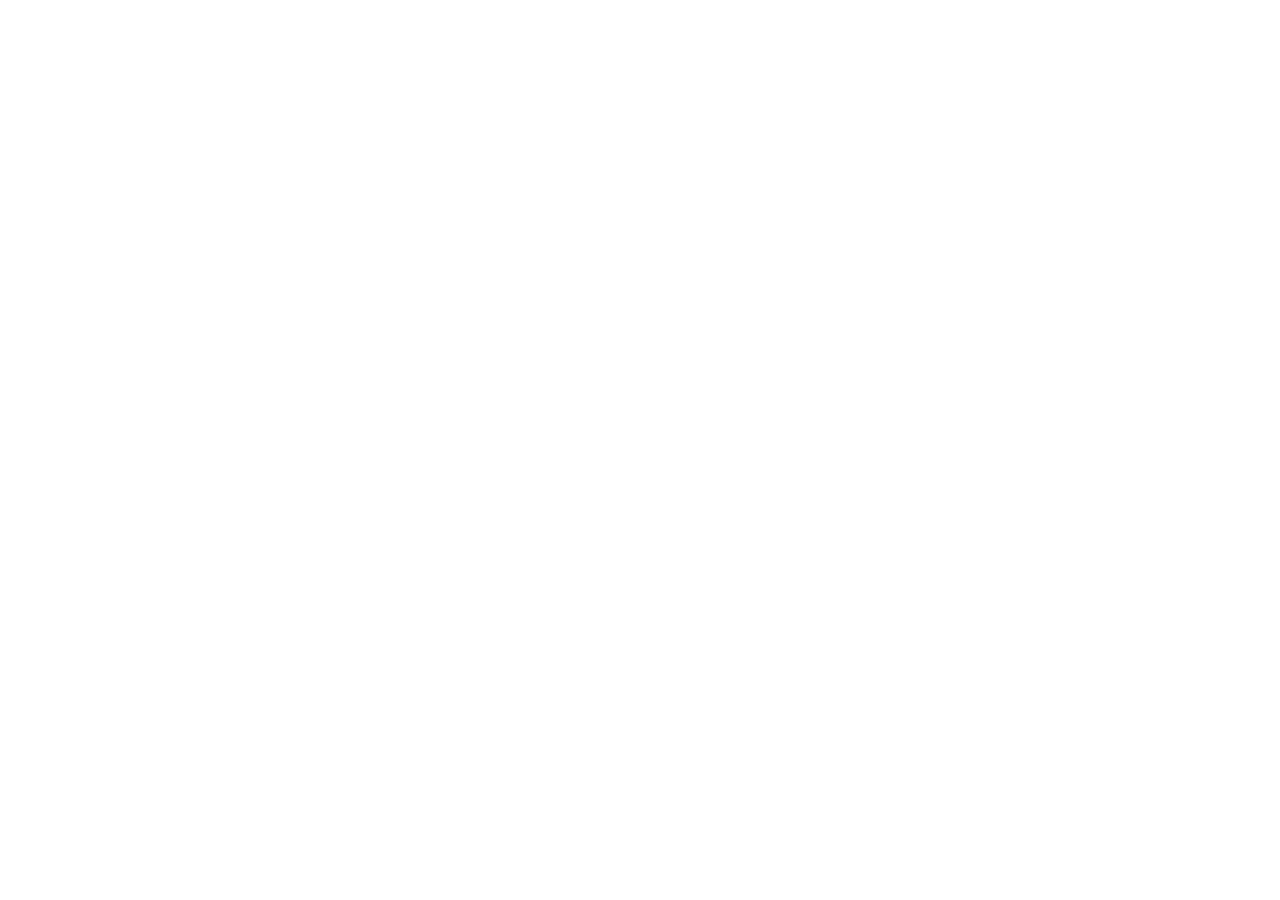
==== index.html @ 16f9d833 "First commit - Estrutura Inicial" ====
<!DOCTYPE html>
<html lang="en">
<head>
    <meta charset="UTF-8">
    <meta name="viewport" content="width=device-width, initial-scale=1.0">
    <title>Meu Portifólio</title>
</head>
<body>
    
</body>
</html>
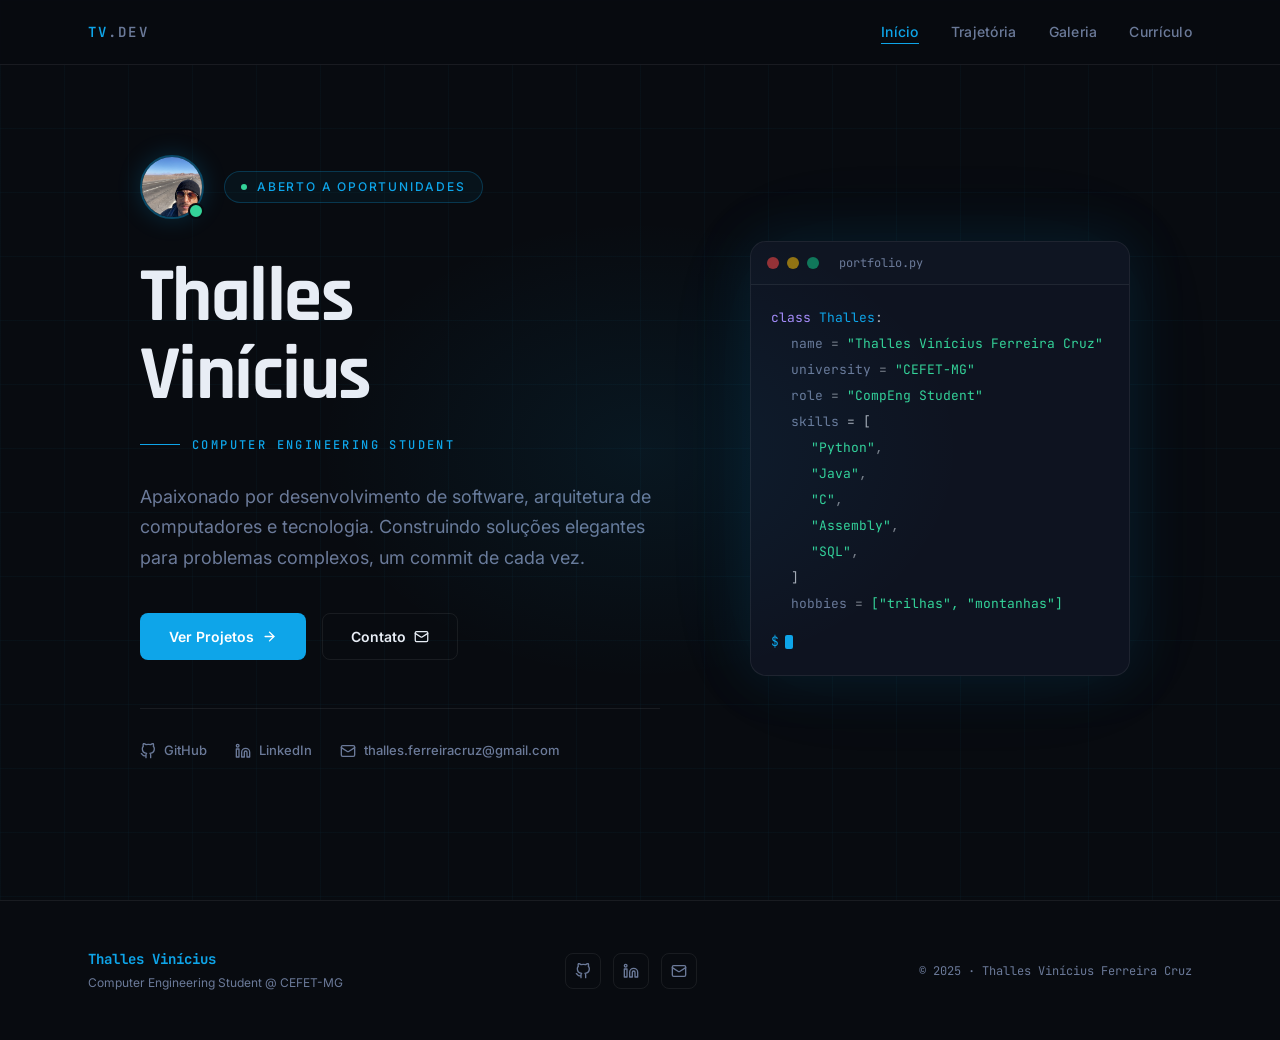
==== commit 59ad8720: "feat: adiciona paginas de galeria,historia,curriculo e estilização css" ====
--- a/index.html
+++ b/index.html
@@ -1,11 +1,195 @@
 <!DOCTYPE html>
-<html lang="en">
+<html lang="pt-BR">
 <head>
-    <meta charset="UTF-8">
-    <meta name="viewport" content="width=device-width, initial-scale=1.0">
-    <title>Meu Portifólio</title>
+  <meta charset="UTF-8" />
+  <meta name="viewport" content="width=device-width, initial-scale=1.0" />
+  <title>Thalles Vinícius — Computer Engineering Student</title>
+  <link rel="stylesheet" href="style.css" />
 </head>
 <body>
-    
+
+  <!-- ===================== NAVBAR ===================== -->
+  <nav class="navbar">
+    <div class="container">
+      <a href="index.html" class="logo">
+        <span class="logo-primary">TV</span><span class="logo-muted">.dev</span>
+      </a>
+
+      <!-- Menu para telas grandes -->
+      <div class="nav-links">
+        <a href="index.html" class="active">Início</a>
+        <a href="historia.html">Trajetória</a>
+        <a href="galeria.html">Galeria</a>
+        <a href="curriculo.html">Currículo</a>
+      </div>
+
+      <!-- Botão hambúrguer (aparece só no celular) -->
+      <button class="nav-toggle" aria-label="Abrir menu">
+        <svg viewBox="0 0 24 24" fill="none" stroke="currentColor" stroke-width="2" stroke-linecap="round" stroke-linejoin="round">
+          <line x1="4" y1="6" x2="20" y2="6"></line>
+          <line x1="4" y1="12" x2="20" y2="12"></line>
+          <line x1="4" y1="18" x2="20" y2="18"></line>
+        </svg>
+      </button>
+    </div>
+
+    <!-- Menu para celular (escondido por padrão, o script.js mostra ao clicar) -->
+    <div class="nav-mobile">
+      <div class="container">
+        <a href="index.html" class="active">Início</a>
+        <a href="historia.html">Trajetória</a>
+        <a href="galeria.html">Galeria</a>
+        <a href="curriculo.html">Currículo</a>
+      </div>
+    </div>
+  </nav>
+
+  <!-- ===================== HERO ===================== -->
+  <section class="hero">
+    <div class="container">
+
+      <!-- Coluna da esquerda: texto de apresentação -->
+      <div>
+        <div class="hero-profile">
+          <div class="avatar-wrap">
+            <div class="avatar">
+              <img src="img/perfil.jpg" alt="Foto de Thalles Vinícius" />
+            </div>
+            <span class="avatar-status"></span>
+          </div>
+
+          <div class="badge">
+            <span class="badge-dot"></span>
+            <span>Aberto a oportunidades</span>
+          </div>
+        </div>
+
+        <h1>
+          Thalles<br />
+          Vinícius
+        </h1>
+
+        <div class="hero-divider">
+          <span class="line"></span>
+          <span class="role">Computer Engineering Student</span>
+        </div>
+
+        <p class="lead">
+          Apaixonado por desenvolvimento de software, arquitetura de computadores e
+          tecnologia. Construindo soluções elegantes para problemas complexos, um
+          commit de cada vez.
+        </p>
+
+        <div class="hero-buttons">
+          <a href="curriculo.html" class="btn btn-primary">
+            Ver Projetos
+            <svg viewBox="0 0 24 24" fill="none" stroke="currentColor" stroke-width="2.2" stroke-linecap="round" stroke-linejoin="round">
+              <line x1="5" y1="12" x2="19" y2="12"></line>
+              <polyline points="12 5 19 12 12 19"></polyline>
+            </svg>
+          </a>
+          <a href="mailto:thalles.ferreiracruz@gmail.com" class="btn btn-outline">
+            Contato
+            <svg viewBox="0 0 24 24" fill="none" stroke="currentColor" stroke-width="2" stroke-linecap="round" stroke-linejoin="round">
+              <rect x="2" y="4" width="20" height="16" rx="2"></rect>
+              <path d="M22 7L13.03 12.7a2 2 0 0 1-2.06 0L2 7"></path>
+            </svg>
+          </a>
+        </div>
+
+        <div class="hero-social">
+          <a href="https://github.com/futurodevthalles" target="_blank" rel="noopener noreferrer" class="social-link">
+            <svg viewBox="0 0 24 24" fill="none" stroke="currentColor" stroke-width="2" stroke-linecap="round" stroke-linejoin="round">
+              <path d="M9 19c-5 1.5-5-2.5-7-3m14 6v-3.87a3.37 3.37 0 0 0-.94-2.61c3.14-.35 6.44-1.54 6.44-7A5.44 5.44 0 0 0 20 4.77 5.07 5.07 0 0 0 19.91 1S18.73.65 16 2.48a13.38 13.38 0 0 0-7 0C6.27.65 5.09 1 5.09 1A5.07 5.07 0 0 0 5 4.77a5.44 5.44 0 0 0-1.5 3.78c0 5.42 3.3 6.61 6.44 7A3.37 3.37 0 0 0 9 18.13V22"></path>
+            </svg>
+            <span>GitHub</span>
+          </a>
+          <a href="https://linkedin.com" target="_blank" rel="noopener noreferrer" class="social-link">
+            <svg viewBox="0 0 24 24" fill="none" stroke="currentColor" stroke-width="2" stroke-linecap="round" stroke-linejoin="round">
+              <path d="M16 8a6 6 0 0 1 6 6v7h-4v-7a2 2 0 0 0-2-2 2 2 0 0 0-2 2v7h-4v-7a6 6 0 0 1 6-6z"></path>
+              <rect x="2" y="9" width="4" height="12"></rect>
+              <circle cx="4" cy="4" r="2"></circle>
+            </svg>
+            <span>LinkedIn</span>
+          </a>
+          <a href="mailto:thalles@email.com" class="social-link">
+            <svg viewBox="0 0 24 24" fill="none" stroke="currentColor" stroke-width="2" stroke-linecap="round" stroke-linejoin="round">
+              <rect x="2" y="4" width="20" height="16" rx="2"></rect>
+              <path d="M22 7L13.03 12.7a2 2 0 0 1-2.06 0L2 7"></path>
+            </svg>
+            <span>thalles.ferreiracruz@gmail.com</span>
+          </a>
+        </div>
+      </div>
+
+      <!-- Coluna da direita: cartão estilo "terminal" -->
+      <div class="terminal-wrap">
+        <div class="terminal">
+          <div class="terminal-bar">
+            <span class="terminal-dot red"></span>
+            <span class="terminal-dot yellow"></span>
+            <span class="terminal-dot green"></span>
+            <span class="terminal-filename">portfolio.py</span>
+          </div>
+          <div class="terminal-body">
+            <div>
+              <span class="tk-keyword">class </span><span class="tk-class">Thalles</span><span class="tk-punct">:</span>
+            </div>
+            <div class="indent"><span class="tk-attr">name</span><span class="tk-eq"> = </span><span class="tk-string">"Thalles Vinícius Ferreira Cruz"</span></div>
+            <div class="indent"><span class="tk-attr">university</span><span class="tk-eq"> = </span><span class="tk-string">"CEFET-MG"</span></div>
+            <div class="indent"><span class="tk-attr">role</span><span class="tk-eq"> = </span><span class="tk-string">"CompEng Student"</span></div>
+            <div class="indent"><span class="tk-attr">skills</span><span class="tk-punct"> = [</span></div>
+            <div class="indent-2"><span class="tk-string">"Python"</span><span class="tk-eq">,</span></div>
+            <div class="indent-2"><span class="tk-string">"Java"</span><span class="tk-eq">,</span></div>
+            <div class="indent-2"><span class="tk-string">"C"</span><span class="tk-eq">,</span></div>
+            <div class="indent-2"><span class="tk-string">"Assembly"</span><span class="tk-eq">,</span></div>
+            <div class="indent-2"><span class="tk-string">"SQL"</span><span class="tk-eq">,</span></div>
+            <div class="indent"><span class="tk-punct">]</span></div>
+            <div class="indent"><span class="tk-attr">hobbies</span><span class="tk-eq"> = </span><span class="tk-string">["trilhas", "montanhas"]</span></div>
+            <div class="terminal-cursor">
+              <span class="prompt">$</span>
+              <span class="blink"></span>
+            </div>
+          </div>
+        </div>
+      </div>
+
+    </div>
+  </section>
+
+  <!-- ===================== FOOTER ===================== -->
+  <footer class="footer">
+    <div class="container">
+      <div>
+        <div class="footer-name">Thalles Vinícius</div>
+        <div class="footer-role">Computer Engineering Student @ CEFET-MG</div>
+      </div>
+
+      <div class="footer-social">
+        <a href="https://github.com/futurodevthalles" target="_blank" rel="noopener noreferrer" aria-label="GitHub">
+          <svg viewBox="0 0 24 24" fill="none" stroke="currentColor" stroke-width="2" stroke-linecap="round" stroke-linejoin="round">
+            <path d="M9 19c-5 1.5-5-2.5-7-3m14 6v-3.87a3.37 3.37 0 0 0-.94-2.61c3.14-.35 6.44-1.54 6.44-7A5.44 5.44 0 0 0 20 4.77 5.07 5.07 0 0 0 19.91 1S18.73.65 16 2.48a13.38 13.38 0 0 0-7 0C6.27.65 5.09 1 5.09 1A5.07 5.07 0 0 0 5 4.77a5.44 5.44 0 0 0-1.5 3.78c0 5.42 3.3 6.61 6.44 7A3.37 3.37 0 0 0 9 18.13V22"></path>
+          </svg>
+        </a>
+        <a href="https://linkedin.com" target="_blank" rel="noopener noreferrer" aria-label="LinkedIn">
+          <svg viewBox="0 0 24 24" fill="none" stroke="currentColor" stroke-width="2" stroke-linecap="round" stroke-linejoin="round">
+            <path d="M16 8a6 6 0 0 1 6 6v7h-4v-7a2 2 0 0 0-2-2 2 2 0 0 0-2 2v7h-4v-7a6 6 0 0 1 6-6z"></path>
+            <rect x="2" y="9" width="4" height="12"></rect>
+            <circle cx="4" cy="4" r="2"></circle>
+          </svg>
+        </a>
+        <a href="mailto:thalles.ferreiracruz@gmail.com" aria-label="E-mail">
+          <svg viewBox="0 0 24 24" fill="none" stroke="currentColor" stroke-width="2" stroke-linecap="round" stroke-linejoin="round">
+            <rect x="2" y="4" width="20" height="16" rx="2"></rect>
+            <path d="M22 7L13.03 12.7a2 2 0 0 1-2.06 0L2 7"></path>
+          </svg>
+        </a>
+      </div>
+
+      <div class="footer-copy">© 2025 · Thalles Vinícius Ferreira Cruz</div>
+    </div>
+  </footer>
+
+  <script src="script.js"></script>
 </body>
-</html>+</html>
--- a/style.css
+++ b/style.css
@@ -0,0 +1,1264 @@
+@import url("https://fonts.googleapis.com/css2?family=Inter:wght@400;500;600;700&family=Rajdhani:wght@500;600;700&family=JetBrains+Mono:wght@400;500;600&display=swap");
+
+:root {
+  --background: #080b10;
+  --foreground: #e8edf5;
+  --card: #0e1320;
+  --primary: #0ea5e9;
+  --primary-rgb: 14, 165, 233;
+  --secondary: #1a2236;
+  --muted: #131926;
+  --muted-foreground: #6b7a99;
+  --border: rgba(255, 255, 255, 0.07);
+
+  /* cores usadas nas tags da timeline */
+  --tag-blue-bg: rgba(59, 130, 246, 0.1);
+  --tag-blue-text: #60a5fa;
+  --tag-blue-border: rgba(59, 130, 246, 0.2);
+
+  --tag-green-bg: rgba(16, 185, 129, 0.1);
+  --tag-green-text: #34d399;
+  --tag-green-border: rgba(16, 185, 129, 0.2);
+
+  --tag-violet-bg: rgba(139, 92, 246, 0.1);
+  --tag-violet-text: #a78bfa;
+  --tag-violet-border: rgba(139, 92, 246, 0.2);
+
+  --tag-amber-bg: rgba(245, 158, 11, 0.1);
+  --tag-amber-text: #fbbf24;
+  --tag-amber-border: rgba(245, 158, 11, 0.2);
+
+  --radius: 0.75rem;
+}
+
+/* -----------------------------------------------------------
+   3. RESET BÁSICO
+----------------------------------------------------------- */
+* {
+  margin: 0;
+  padding: 0;
+  box-sizing: border-box;
+}
+
+html {
+  scroll-behavior: smooth;
+}
+
+body {
+  background-color: var(--background);
+  color: var(--foreground);
+  font-family: "Inter", system-ui, sans-serif;
+  -webkit-font-smoothing: antialiased;
+  line-height: 1.5;
+}
+
+a {
+  color: inherit;
+  text-decoration: none;
+}
+
+img {
+  display: block;
+  max-width: 100%;
+}
+
+button {
+  font-family: inherit;
+  cursor: pointer;
+}
+
+ul {
+  list-style: none;
+}
+
+/* Classe utilitária para textos em fonte monoespaçada (estilo código) */
+.mono {
+  font-family: "JetBrains Mono", monospace;
+}
+
+/* Classe utilitária para os títulos grandes */
+.heading {
+  font-family: "Rajdhani", sans-serif;
+  font-weight: 700;
+}
+
+/* -----------------------------------------------------------
+   4. CONTAINER PADRÃO
+   Centraliza o conteúdo e limita a largura máxima, igual em
+   todas as seções do site.
+----------------------------------------------------------- */
+.container {
+  max-width: 1152px;
+  margin: 0 auto;
+  padding: 0 24px;
+}
+
+/* -----------------------------------------------------------
+   5. NAVBAR (igual nas 4 páginas)
+----------------------------------------------------------- */
+.navbar {
+  position: fixed;
+  top: 0;
+  left: 0;
+  right: 0;
+  z-index: 50;
+  background: rgba(8, 11, 16, 0.95);
+  backdrop-filter: blur(10px);
+  border-bottom: 1px solid var(--border);
+}
+
+.navbar .container {
+  height: 64px;
+  display: flex;
+  align-items: center;
+  justify-content: space-between;
+}
+
+.logo {
+  font-family: "JetBrains Mono", monospace;
+  font-size: 14px;
+  font-weight: 600;
+  letter-spacing: 0.15em;
+  text-transform: uppercase;
+}
+
+.logo .logo-primary {
+  color: var(--primary);
+}
+
+.logo .logo-muted {
+  color: var(--muted-foreground);
+}
+
+.nav-links {
+  display: flex;
+  align-items: center;
+  gap: 32px;
+}
+
+.nav-links a {
+  position: relative;
+  font-size: 14px;
+  font-weight: 500;
+  letter-spacing: 0.02em;
+  color: var(--muted-foreground);
+  padding-bottom: 2px;
+  transition: color 0.2s ease;
+}
+
+.nav-links a:hover {
+  color: var(--foreground);
+}
+
+.nav-links a.active {
+  color: var(--primary);
+}
+
+.nav-links a.active::after {
+  content: "";
+  position: absolute;
+  left: 0;
+  right: 0;
+  bottom: 0;
+  height: 1px;
+  background: var(--primary);
+}
+
+/* Botão "hambúrguer" do menu mobile */
+.nav-toggle {
+  display: none;
+  background: none;
+  border: none;
+  color: var(--muted-foreground);
+}
+
+.nav-toggle svg {
+  width: 22px;
+  height: 22px;
+}
+
+/* Menu mobile (escondido por padrão) */
+.nav-mobile {
+  display: none;
+  background: var(--card);
+  border-bottom: 1px solid var(--border);
+}
+
+.nav-mobile.open {
+  display: block;
+}
+
+.nav-mobile .container {
+  padding-top: 20px;
+  padding-bottom: 20px;
+  display: flex;
+  flex-direction: column;
+  gap: 20px;
+}
+
+.nav-mobile a {
+  display: flex;
+  align-items: center;
+  gap: 8px;
+  font-size: 14px;
+  font-weight: 500;
+  color: var(--muted-foreground);
+}
+
+.nav-mobile a.active {
+  color: var(--primary);
+}
+
+@media (max-width: 767px) {
+  .nav-links {
+    display: none;
+  }
+  .nav-toggle {
+    display: block;
+  }
+}
+
+/* -----------------------------------------------------------
+   6. HERO (página inicial / index.html)
+----------------------------------------------------------- */
+.hero {
+  position: relative;
+  min-height: 100vh;
+  display: flex;
+  align-items: center;
+  overflow: hidden;
+  padding-top: 96px;
+  padding-bottom: 80px;
+}
+
+/* fundo quadriculado sutil */
+.hero::before {
+  content: "";
+  position: absolute;
+  inset: 0;
+  pointer-events: none;
+  background-image: linear-gradient(rgba(14, 165, 233, 0.035) 1px, transparent 1px),
+    linear-gradient(90deg, rgba(14, 165, 233, 0.035) 1px, transparent 1px);
+  background-size: 64px 64px;
+}
+
+/* brilho central atrás do texto */
+.hero::after {
+  content: "";
+  position: absolute;
+  top: 50%;
+  left: 50%;
+  transform: translate(-50%, -50%);
+  width: 700px;
+  height: 500px;
+  border-radius: 50%;
+  pointer-events: none;
+  background: radial-gradient(ellipse, rgba(14, 165, 233, 0.08) 0%, transparent 65%);
+}
+
+.hero .container {
+  position: relative;
+  display: grid;
+  grid-template-columns: 1fr 400px;
+  gap: 80px;
+  align-items: center;
+}
+
+@media (max-width: 900px) {
+  .hero .container {
+    grid-template-columns: 1fr;
+  }
+}
+
+/* foto de perfil + badge "aberto a oportunidades" */
+.hero-profile {
+  display: flex;
+  align-items: center;
+  gap: 20px;
+  margin-bottom: 40px;
+}
+
+.avatar-wrap {
+  position: relative;
+  flex-shrink: 0;
+}
+
+.avatar {
+  width: 64px;
+  height: 64px;
+  border-radius: 50%;
+  overflow: hidden;
+  border: 2px solid rgba(14, 165, 233, 0.4);
+  box-shadow: 0 0 24px rgba(14, 165, 233, 0.2);
+}
+
+.avatar img {
+  width: 100%;
+  height: 100%;
+  object-fit: cover;
+}
+
+.avatar-status {
+  position: absolute;
+  bottom: 0;
+  right: 0;
+  width: 16px;
+  height: 16px;
+  border-radius: 50%;
+  background: #34d399;
+  border: 2px solid var(--background);
+}
+
+.badge {
+  display: inline-flex;
+  align-items: center;
+  gap: 10px;
+  padding: 6px 16px;
+  border-radius: 999px;
+  border: 1px solid rgba(14, 165, 233, 0.25);
+  background: rgba(14, 165, 233, 0.05);
+  font-size: 12px;
+  letter-spacing: 0.15em;
+  text-transform: uppercase;
+  color: var(--primary);
+  font-weight: 500;
+}
+
+.badge-dot {
+  width: 6px;
+  height: 6px;
+  border-radius: 50%;
+  background: #34d399;
+}
+
+.hero h1 {
+  font-family: "Rajdhani", sans-serif;
+  font-size: clamp(2.8rem, 6vw, 5.5rem);
+  font-weight: 700;
+  line-height: 1.02;
+  letter-spacing: -0.02em;
+  margin-bottom: 20px;
+}
+
+.hero-divider {
+  display: flex;
+  align-items: center;
+  gap: 12px;
+  margin-bottom: 28px;
+}
+
+.hero-divider .line {
+  width: 40px;
+  height: 1px;
+  background: var(--primary);
+}
+
+.hero-divider span.role {
+  font-family: "JetBrains Mono", monospace;
+  font-size: 12px;
+  letter-spacing: 0.2em;
+  text-transform: uppercase;
+  color: var(--primary);
+  font-weight: 500;
+}
+
+.hero p.lead {
+  color: var(--muted-foreground);
+  font-size: 18px;
+  line-height: 1.7;
+  max-width: 520px;
+  margin-bottom: 40px;
+}
+
+.hero-buttons {
+  display: flex;
+  flex-wrap: wrap;
+  gap: 16px;
+}
+
+.btn {
+  display: inline-flex;
+  align-items: center;
+  gap: 8px;
+  padding: 12px 28px;
+  font-size: 14px;
+  font-weight: 600;
+  border-radius: 8px;
+  border: 1px solid transparent;
+  transition: all 0.2s ease;
+}
+
+.btn svg {
+  width: 15px;
+  height: 15px;
+}
+
+.btn-primary {
+  background: var(--primary);
+  color: #ffffff;
+}
+
+.btn-primary:hover {
+  filter: brightness(1.1);
+  box-shadow: 0 8px 20px rgba(14, 165, 233, 0.25);
+}
+
+.btn-outline {
+  border-color: var(--border);
+  color: var(--foreground);
+  background: transparent;
+}
+
+.btn-outline:hover {
+  border-color: rgba(14, 165, 233, 0.4);
+  background: rgba(14, 165, 233, 0.05);
+}
+
+/* links sociais embaixo do hero */
+.hero-social {
+  display: flex;
+  align-items: center;
+  gap: 28px;
+  margin-top: 48px;
+  padding-top: 32px;
+  border-top: 1px solid var(--border);
+}
+
+.social-link {
+  display: flex;
+  align-items: center;
+  gap: 8px;
+  color: var(--muted-foreground);
+  font-size: 13px;
+  font-weight: 500;
+  transition: color 0.2s ease;
+}
+
+.social-link svg {
+  width: 16px;
+  height: 16px;
+}
+
+.social-link:hover {
+  color: var(--primary);
+}
+
+@media (max-width: 540px) {
+  .social-link span {
+    display: none;
+  }
+}
+
+/* card "terminal" do lado direito do hero */
+.terminal-wrap {
+  display: flex;
+  justify-content: center;
+}
+
+.terminal {
+  width: 100%;
+  max-width: 380px;
+  border-radius: 16px;
+  border: 1px solid var(--border);
+  background: var(--card);
+  overflow: hidden;
+  box-shadow: 0 0 60px rgba(14, 165, 233, 0.12), 0 0 120px rgba(14, 165, 233, 0.04);
+}
+
+.terminal-bar {
+  display: flex;
+  align-items: center;
+  gap: 8px;
+  padding: 12px 16px;
+  border-bottom: 1px solid var(--border);
+  background: rgba(19, 25, 38, 0.4);
+}
+
+.terminal-dot {
+  width: 12px;
+  height: 12px;
+  border-radius: 50%;
+}
+
+.terminal-dot.red {
+  background: rgba(239, 68, 68, 0.6);
+}
+.terminal-dot.yellow {
+  background: rgba(234, 179, 8, 0.6);
+}
+.terminal-dot.green {
+  background: rgba(16, 185, 129, 0.6);
+}
+
+.terminal-filename {
+  margin-left: 12px;
+  font-family: "JetBrains Mono", monospace;
+  font-size: 12px;
+  color: var(--muted-foreground);
+}
+
+.terminal-body {
+  padding: 20px;
+  font-family: "JetBrains Mono", monospace;
+  font-size: 13px;
+  line-height: 2;
+}
+
+.terminal-body .indent {
+  margin-left: 20px;
+}
+
+.terminal-body .indent-2 {
+  margin-left: 40px;
+}
+
+.tk-keyword { color: #a78bfa; }
+.tk-class { color: var(--primary); }
+.tk-punct { color: rgba(232, 237, 245, 0.7); }
+.tk-attr { color: var(--muted-foreground); }
+.tk-eq { color: rgba(232, 237, 245, 0.5); }
+.tk-string { color: #34d399; }
+
+.terminal-cursor {
+  display: flex;
+  align-items: center;
+  gap: 6px;
+  margin-top: 12px;
+}
+
+.terminal-cursor .prompt {
+  color: var(--primary);
+}
+
+.terminal-cursor .blink {
+  display: inline-block;
+  width: 8px;
+  height: 14px;
+  background: var(--primary);
+  border-radius: 2px;
+  animation: blink 1.1s step-start infinite;
+}
+
+@keyframes blink {
+  50% {
+    opacity: 0;
+  }
+}
+
+/* seta de scroll no fim do hero */
+.scroll-cue {
+  position: absolute;
+  bottom: 40px;
+  left: 50%;
+  transform: translateX(-50%);
+}
+
+.scroll-cue .pill {
+  width: 20px;
+  height: 32px;
+  border-radius: 999px;
+  border: 1px solid rgba(255, 255, 255, 0.15);
+  display: flex;
+  justify-content: center;
+  padding-top: 6px;
+}
+
+.scroll-cue .dot {
+  width: 4px;
+  height: 8px;
+  border-radius: 999px;
+  background: rgba(14, 165, 233, 0.7);
+  animation: bounce 1.4s ease-in-out infinite;
+}
+
+@keyframes bounce {
+  0%, 100% { transform: translateY(0); }
+  50% { transform: translateY(6px); }
+}
+
+/* -----------------------------------------------------------
+   7. CABEÇALHO DE SEÇÃO (usado em historia, galeria e curriculo)
+----------------------------------------------------------- */
+.section {
+  padding: 112px 0;
+}
+
+@media (min-width: 768px) {
+  .section {
+    padding: 144px 0;
+  }
+}
+
+.section-eyebrow {
+  font-family: "JetBrains Mono", monospace;
+  font-size: 12px;
+  letter-spacing: 0.25em;
+  text-transform: uppercase;
+  color: var(--primary);
+  font-weight: 500;
+}
+
+.section-title {
+  font-family: "Rajdhani", sans-serif;
+  font-size: 2.5rem;
+  font-weight: 700;
+  letter-spacing: -0.02em;
+  margin-top: 12px;
+  margin-bottom: 20px;
+}
+
+@media (min-width: 768px) {
+  .section-title {
+    font-size: 3rem;
+  }
+}
+
+.section-desc {
+  color: var(--muted-foreground);
+  font-size: 18px;
+  line-height: 1.7;
+  max-width: 520px;
+}
+
+.section-header {
+  margin-bottom: 80px;
+}
+
+/* -----------------------------------------------------------
+   8. TIMELINE (página historia.html)
+----------------------------------------------------------- */
+.timeline {
+  position: relative;
+}
+
+.timeline-line {
+  position: absolute;
+  left: 11px;
+  top: 8px;
+  bottom: 8px;
+  width: 1px;
+  background: linear-gradient(to bottom, rgba(14, 165, 233, 0.7), rgba(14, 165, 233, 0.2), transparent);
+}
+
+@media (min-width: 768px) {
+  .timeline-line {
+    left: 50%;
+    transform: translateX(-0.5px);
+  }
+}
+
+.timeline-list {
+  display: flex;
+  flex-direction: column;
+  gap: 40px;
+}
+
+@media (min-width: 768px) {
+  .timeline-list {
+    gap: 0;
+  }
+}
+
+.timeline-item {
+  position: relative;
+  display: flex;
+  align-items: flex-start;
+  gap: 24px;
+}
+
+@media (min-width: 768px) {
+  .timeline-item {
+    margin-bottom: 40px;
+    gap: 0;
+  }
+  .timeline-item.right {
+    flex-direction: row-reverse;
+  }
+}
+
+.timeline-dot {
+  position: absolute;
+  left: 5px;
+  top: 20px;
+  width: 14px;
+  height: 14px;
+  border-radius: 50%;
+  background: var(--primary);
+  border: 2px solid var(--background);
+  box-shadow: 0 0 12px rgba(14, 165, 233, 0.5);
+}
+
+@media (min-width: 768px) {
+  .timeline-dot {
+    left: 50%;
+    transform: translateX(-6px);
+  }
+}
+
+.timeline-spacer {
+  display: none;
+}
+
+@media (min-width: 768px) {
+  .timeline-spacer {
+    display: block;
+    flex: 1;
+    min-width: 0;
+  }
+}
+
+.timeline-card {
+  margin-left: 40px;
+  flex: 1;
+  min-width: 0;
+  max-width: 480px;
+}
+
+@media (min-width: 768px) {
+  .timeline-card {
+    margin-left: 48px;
+  }
+  .timeline-item.right .timeline-card {
+    margin-left: 0;
+    margin-right: 48px;
+  }
+}
+
+.timeline-box {
+  padding: 24px;
+  border-radius: 12px;
+  border: 1px solid var(--border);
+  background: var(--card);
+  transition: border-color 0.2s ease;
+}
+
+.timeline-box:hover {
+  border-color: rgba(14, 165, 233, 0.25);
+}
+
+.timeline-top {
+  display: flex;
+  flex-wrap: wrap;
+  align-items: center;
+  gap: 12px;
+  margin-bottom: 16px;
+}
+
+.timeline-year {
+  font-family: "JetBrains Mono", monospace;
+  font-size: 12px;
+  font-weight: 500;
+  color: var(--primary);
+}
+
+.tag {
+  display: inline-block;
+  padding: 2px 10px;
+  border-radius: 999px;
+  font-size: 12px;
+  font-weight: 500;
+  border: 1px solid;
+}
+
+.tag-blue {
+  background: var(--tag-blue-bg);
+  color: var(--tag-blue-text);
+  border-color: var(--tag-blue-border);
+}
+.tag-green {
+  background: var(--tag-green-bg);
+  color: var(--tag-green-text);
+  border-color: var(--tag-green-border);
+}
+.tag-violet {
+  background: var(--tag-violet-bg);
+  color: var(--tag-violet-text);
+  border-color: var(--tag-violet-border);
+}
+.tag-amber {
+  background: var(--tag-amber-bg);
+  color: var(--tag-amber-text);
+  border-color: var(--tag-amber-border);
+}
+
+.timeline-box h3 {
+  font-family: "Rajdhani", sans-serif;
+  font-size: 20px;
+  font-weight: 700;
+  margin-bottom: 4px;
+}
+
+.timeline-org {
+  font-family: "JetBrains Mono", monospace;
+  font-size: 14px;
+  font-weight: 500;
+  color: var(--primary);
+  margin-bottom: 12px;
+}
+
+.timeline-box p {
+  color: var(--muted-foreground);
+  font-size: 14px;
+  line-height: 1.7;
+}
+
+/* -----------------------------------------------------------
+   9. GALERIA (página galeria.html)
+----------------------------------------------------------- */
+.gallery-section {
+  background: rgba(14, 19, 32, 0.5);
+}
+
+.gallery-grid {
+  display: grid;
+  grid-template-columns: repeat(2, 1fr);
+  grid-auto-rows: 180px;
+  gap: 12px;
+}
+
+@media (min-width: 768px) {
+  .gallery-grid {
+    grid-auto-rows: 220px;
+  }
+}
+
+@media (min-width: 1024px) {
+  .gallery-grid {
+    grid-template-columns: repeat(4, 1fr);
+  }
+}
+
+.gallery-item {
+  position: relative;
+  overflow: hidden;
+  border-radius: 12px;
+  background: var(--muted);
+}
+
+.gallery-item img {
+  width: 100%;
+  height: 100%;
+  object-fit: cover;
+  transition: transform 0.7s ease;
+}
+
+.gallery-item:hover img {
+  transform: scale(1.06);
+}
+
+.gallery-item.span-2 {
+  grid-column: span 1;
+}
+
+@media (min-width: 1024px) {
+  .gallery-item.col-2 {
+    grid-column: span 2;
+  }
+  .gallery-item.row-2 {
+    grid-row: span 2;
+  }
+}
+
+.gallery-overlay {
+  position: absolute;
+  inset: 0;
+  background: linear-gradient(to top, rgba(0, 0, 0, 0.75), rgba(0, 0, 0, 0.1) 60%, transparent);
+  opacity: 0;
+  transition: opacity 0.3s ease;
+}
+
+.gallery-item:hover .gallery-overlay {
+  opacity: 1;
+}
+
+.gallery-label {
+  position: absolute;
+  bottom: 0;
+  left: 0;
+  right: 0;
+  padding: 16px;
+  display: flex;
+  align-items: center;
+  gap: 6px;
+  opacity: 0;
+  transform: translateY(8px);
+  transition: all 0.3s ease;
+}
+
+.gallery-item:hover .gallery-label {
+  opacity: 1;
+  transform: translateY(0);
+}
+
+.gallery-label svg {
+  width: 12px;
+  height: 12px;
+  color: var(--primary);
+  flex-shrink: 0;
+}
+
+.gallery-label span {
+  font-family: "JetBrains Mono", monospace;
+  font-size: 12px;
+  color: rgba(255, 255, 255, 0.9);
+}
+
+/* -----------------------------------------------------------
+   10. CURRÍCULO (página curriculo.html)
+----------------------------------------------------------- */
+.curriculo-header {
+  display: flex;
+  flex-direction: column;
+  gap: 24px;
+  justify-content: space-between;
+  margin-bottom: 64px;
+}
+
+@media (min-width: 640px) {
+  .curriculo-header {
+    flex-direction: row;
+    align-items: flex-end;
+  }
+}
+
+.btn-cv {
+  display: inline-flex;
+  align-items: center;
+  gap: 8px;
+  align-self: flex-start;
+  padding: 10px 20px;
+  border-radius: 8px;
+  border: 1px solid rgba(14, 165, 233, 0.3);
+  color: var(--primary);
+  font-size: 14px;
+  font-weight: 600;
+  white-space: nowrap;
+  transition: background 0.2s ease;
+}
+
+.btn-cv:hover {
+  background: rgba(14, 165, 233, 0.08);
+}
+
+.btn-cv svg {
+  width: 15px;
+  height: 15px;
+}
+
+.cv-grid {
+  display: grid;
+  gap: 20px;
+}
+
+@media (min-width: 768px) {
+  .cv-grid {
+    grid-template-columns: 1fr 1fr;
+  }
+  .cv-grid .span-2 {
+    grid-column: span 2;
+  }
+}
+
+.cv-card {
+  padding: 28px;
+  border-radius: 16px;
+  border: 1px solid var(--border);
+  background: var(--card);
+}
+
+.cv-card-head {
+  display: flex;
+  align-items: center;
+  gap: 12px;
+  margin-bottom: 28px;
+}
+
+.cv-icon {
+  width: 40px;
+  height: 40px;
+  border-radius: 12px;
+  background: rgba(14, 165, 233, 0.1);
+  display: flex;
+  align-items: center;
+  justify-content: center;
+  flex-shrink: 0;
+}
+
+.cv-icon svg {
+  width: 18px;
+  height: 18px;
+  color: var(--primary);
+}
+
+.cv-card-head h3 {
+  font-family: "Rajdhani", sans-serif;
+  font-size: 20px;
+  font-weight: 700;
+}
+
+/* bloco "Formação Acadêmica" */
+.edu-box {
+  padding: 20px;
+  border-radius: 12px;
+  background: rgba(19, 25, 38, 0.4);
+  border: 1px solid var(--border);
+}
+
+.edu-box .edu-title {
+  font-weight: 600;
+  margin-bottom: 6px;
+  font-size: 16px;
+}
+
+.edu-box .edu-org {
+  font-family: "JetBrains Mono", monospace;
+  font-size: 14px;
+  font-weight: 500;
+  color: var(--primary);
+  margin-bottom: 10px;
+}
+
+.edu-date {
+  display: flex;
+  align-items: center;
+  gap: 6px;
+  color: var(--muted-foreground);
+  font-size: 12px;
+}
+
+.edu-date svg {
+  width: 12px;
+  height: 12px;
+}
+
+.edu-pills {
+  display: flex;
+  flex-wrap: wrap;
+  gap: 8px;
+  margin-top: 16px;
+}
+
+.edu-pill {
+  padding: 2px 10px;
+  border-radius: 999px;
+  font-size: 12px;
+  background: var(--secondary);
+  color: var(--muted-foreground);
+  border: 1px solid var(--border);
+}
+
+/* barras de progresso (idiomas e habilidades) */
+.bar-row {
+  margin-bottom: 20px;
+}
+
+.bar-row:last-child {
+  margin-bottom: 0;
+}
+
+.bar-top {
+  display: flex;
+  justify-content: space-between;
+  align-items: baseline;
+  margin-bottom: 8px;
+}
+
+.bar-top .bar-name {
+  font-weight: 500;
+}
+
+.bar-top .bar-value {
+  font-family: "JetBrains Mono", monospace;
+  font-size: 12px;
+  color: var(--muted-foreground);
+}
+
+.bar-track {
+  height: 6px;
+  border-radius: 999px;
+  background: var(--muted);
+  overflow: hidden;
+}
+
+.bar-fill {
+  height: 100%;
+  border-radius: 999px;
+  background: linear-gradient(to right, var(--primary), #60a5fa);
+}
+
+/* grid de habilidades técnicas (versão menor das barras) */
+.skills-grid {
+  display: grid;
+  gap: 16px 40px;
+}
+
+@media (min-width: 640px) {
+  .skills-grid {
+    grid-template-columns: 1fr 1fr;
+  }
+}
+
+.skill-row .bar-top .bar-name {
+  font-family: "JetBrains Mono", monospace;
+  font-size: 14px;
+  font-weight: 500;
+}
+
+.skill-row .bar-top .bar-value {
+  color: var(--primary);
+  font-weight: 500;
+}
+
+.skill-row .bar-track {
+  height: 4px;
+}
+
+/* cards de projetos */
+.projects-grid {
+  display: grid;
+  gap: 16px;
+}
+
+@media (min-width: 640px) {
+  .projects-grid {
+    grid-template-columns: 1fr 1fr;
+  }
+}
+
+@media (min-width: 1024px) {
+  .projects-grid {
+    grid-template-columns: 1fr 1fr 1fr;
+  }
+}
+
+.project-card {
+  padding: 20px;
+  border-radius: 12px;
+  border: 1px solid var(--border);
+  background: rgba(19, 25, 38, 0.3);
+  transition: all 0.2s ease;
+}
+
+.project-card:hover {
+  border-color: rgba(14, 165, 233, 0.25);
+  background: rgba(14, 165, 233, 0.03);
+}
+
+.project-top {
+  display: flex;
+  align-items: flex-start;
+  justify-content: space-between;
+  gap: 12px;
+  margin-bottom: 12px;
+}
+
+.project-top h4 {
+  font-family: "Rajdhani", sans-serif;
+  font-size: 16px;
+  font-weight: 700;
+  line-height: 1.3;
+}
+
+.project-top svg {
+  width: 14px;
+  height: 14px;
+  color: var(--muted-foreground);
+  flex-shrink: 0;
+  margin-top: 2px;
+}
+
+.project-card p {
+  color: var(--muted-foreground);
+  font-size: 13px;
+  line-height: 1.7;
+  margin-bottom: 16px;
+}
+
+.project-tags {
+  display: flex;
+  flex-wrap: wrap;
+  gap: 6px;
+}
+
+.project-tag {
+  padding: 2px 8px;
+  border-radius: 4px;
+  font-family: "JetBrains Mono", monospace;
+  font-size: 12px;
+  font-weight: 500;
+  background: rgba(14, 165, 233, 0.08);
+  color: var(--primary);
+  border: 1px solid rgba(14, 165, 233, 0.2);
+}
+
+/* -----------------------------------------------------------
+   11. FOOTER (igual nas 4 páginas)
+----------------------------------------------------------- */
+.footer {
+  border-top: 1px solid var(--border);
+  padding: 48px 0;
+}
+
+.footer .container {
+  display: flex;
+  flex-direction: column;
+  align-items: center;
+  gap: 32px;
+  text-align: center;
+}
+
+@media (min-width: 768px) {
+  .footer .container {
+    flex-direction: row;
+    justify-content: space-between;
+    text-align: left;
+  }
+}
+
+.footer-name {
+  font-family: "JetBrains Mono", monospace;
+  font-size: 14px;
+  font-weight: 700;
+  color: var(--primary);
+  margin-bottom: 4px;
+}
+
+.footer-role {
+  color: var(--muted-foreground);
+  font-size: 12px;
+}
+
+.footer-social {
+  display: flex;
+  align-items: center;
+  gap: 12px;
+}
+
+.footer-social a {
+  width: 36px;
+  height: 36px;
+  border-radius: 8px;
+  border: 1px solid var(--border);
+  display: flex;
+  align-items: center;
+  justify-content: center;
+  color: var(--muted-foreground);
+  transition: all 0.2s ease;
+}
+
+.footer-social a:hover {
+  color: var(--primary);
+  border-color: rgba(14, 165, 233, 0.35);
+  background: rgba(14, 165, 233, 0.05);
+}
+
+.footer-social svg {
+  width: 16px;
+  height: 16px;
+}
+
+.footer-copy {
+  font-family: "JetBrains Mono", monospace;
+  font-size: 12px;
+  color: var(--muted-foreground);
+}
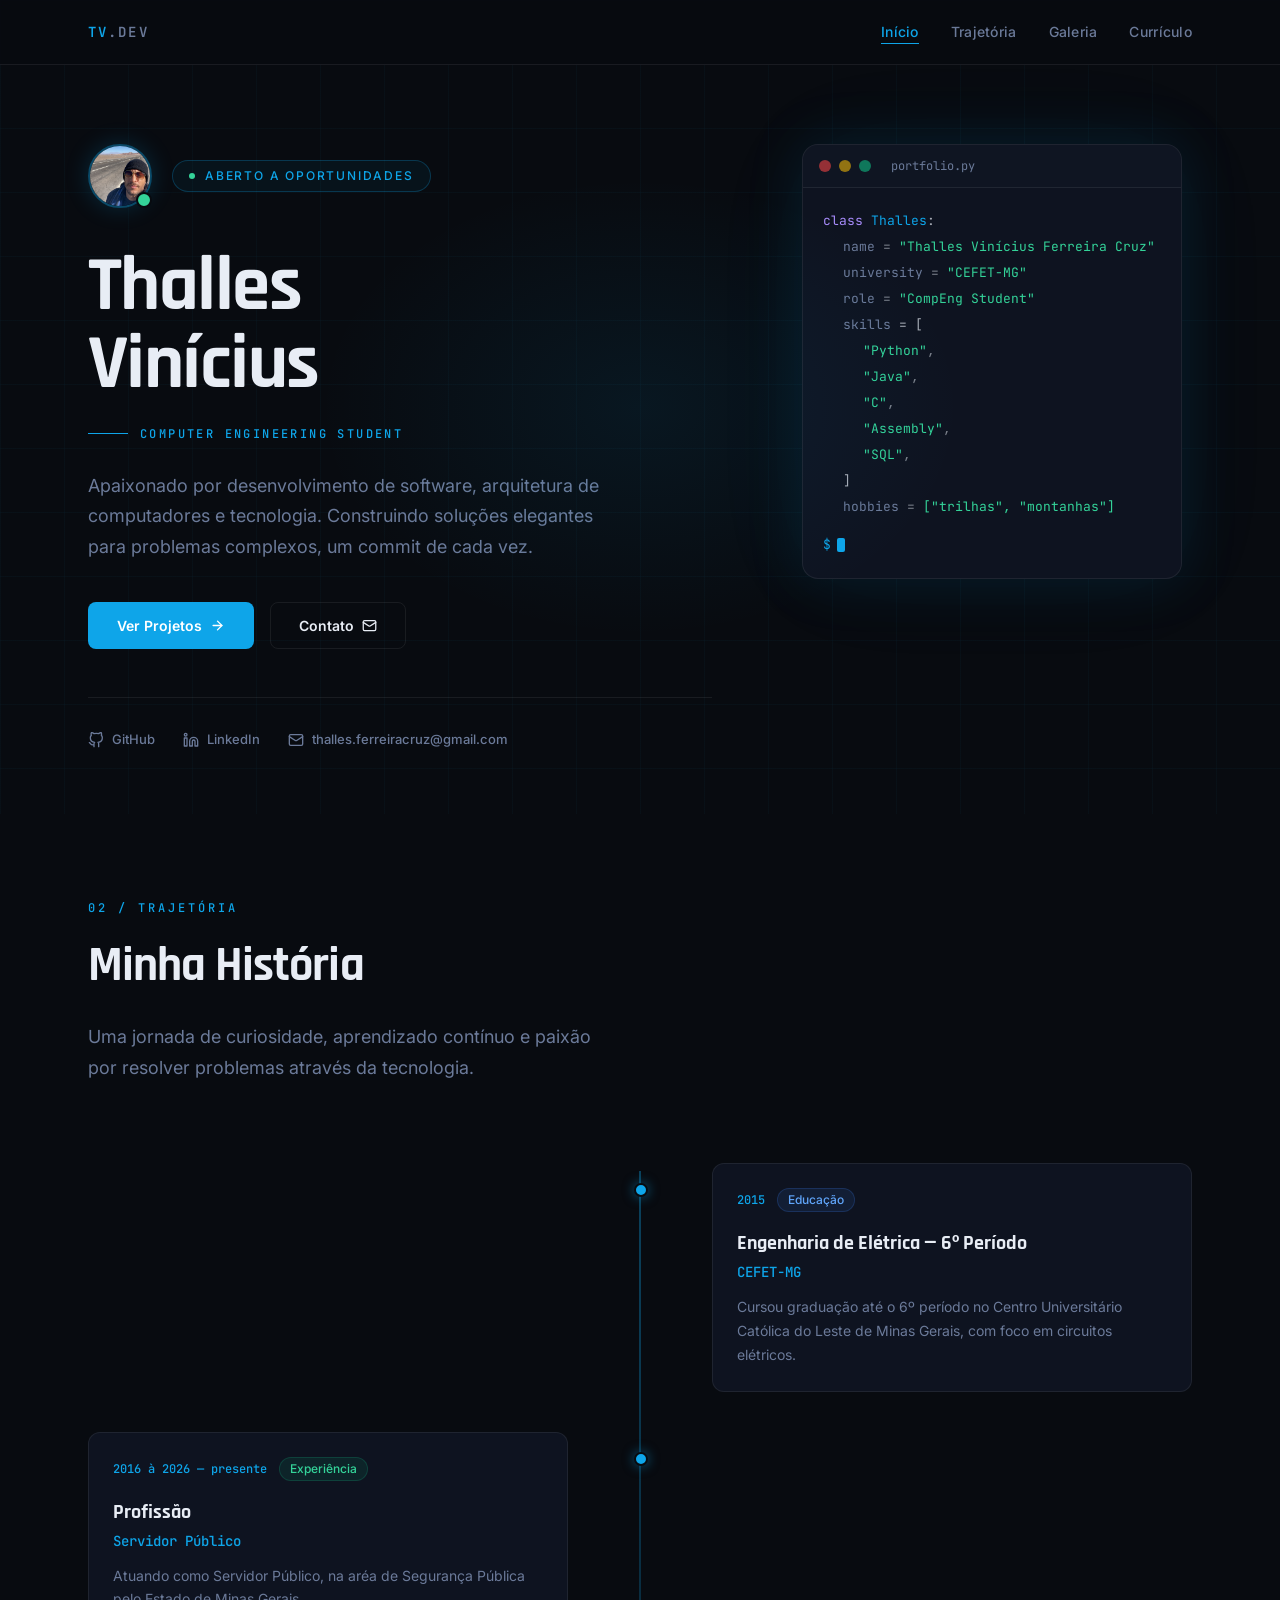
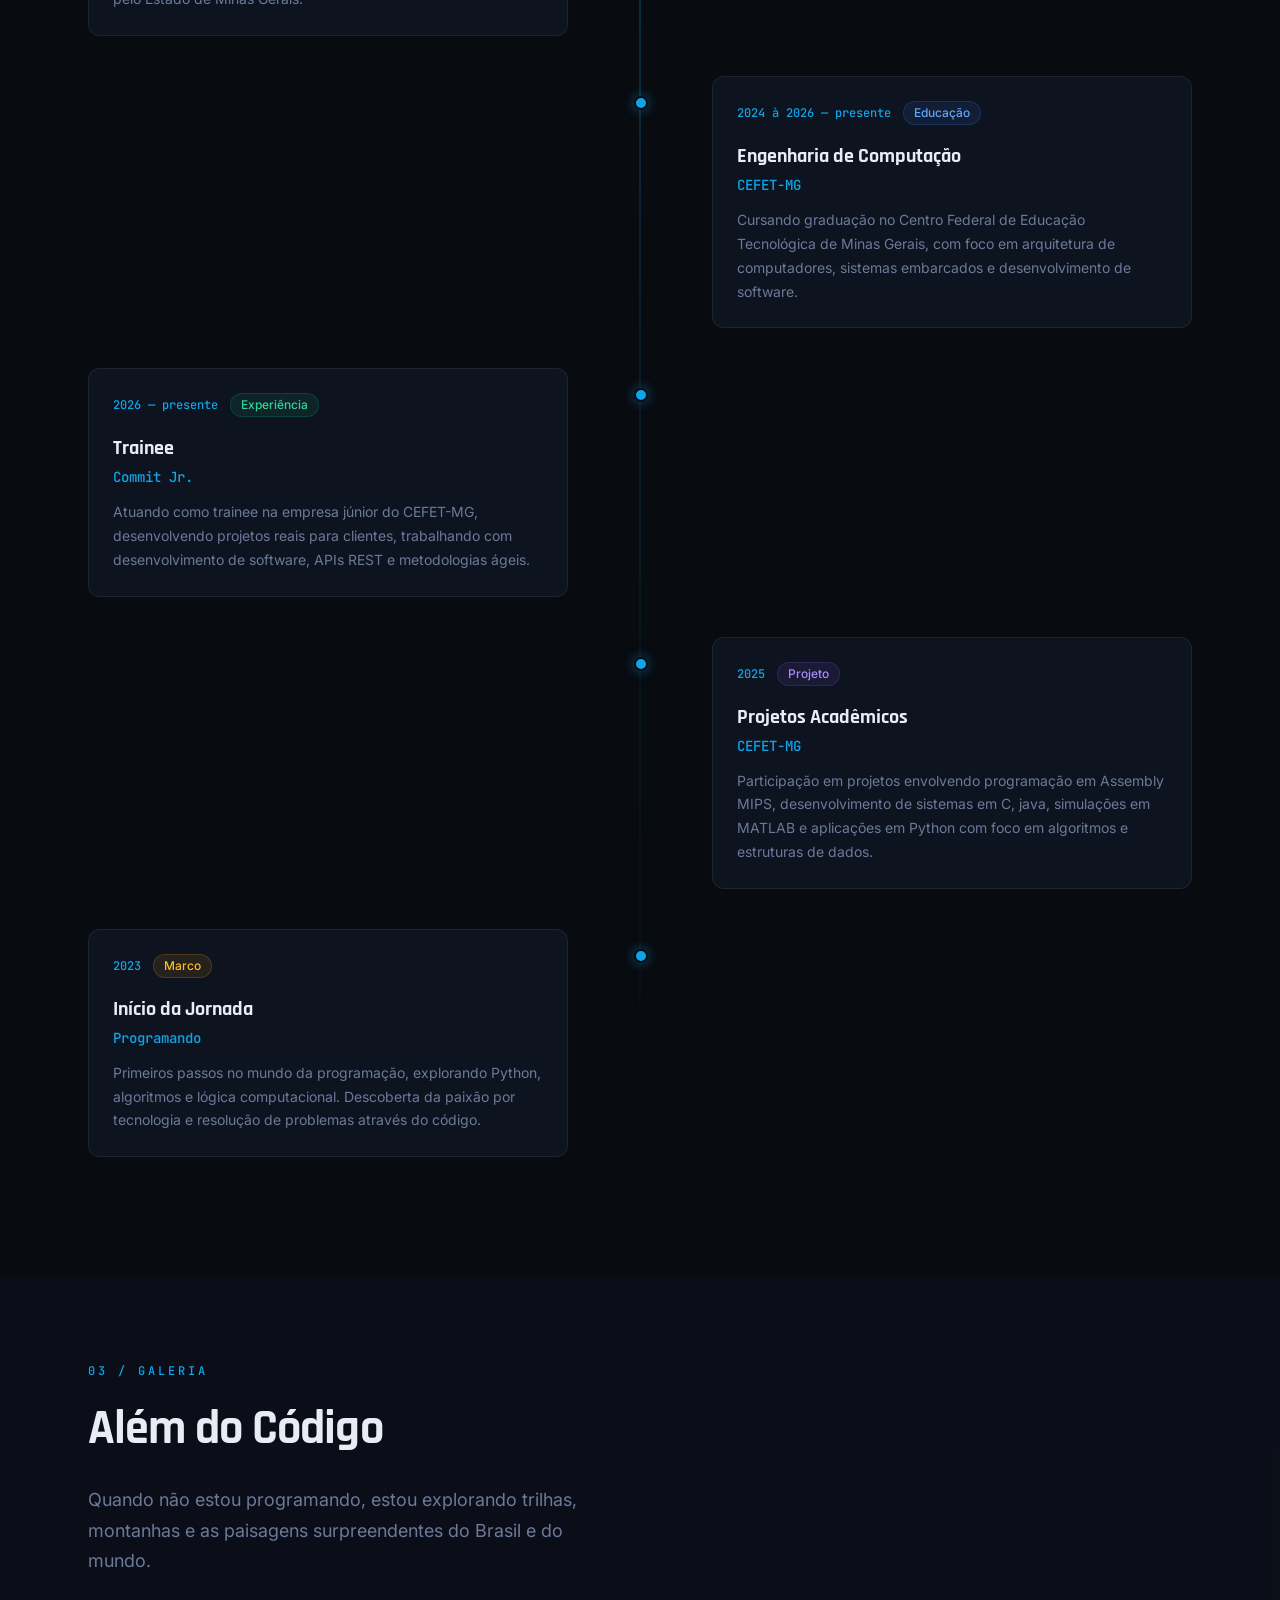
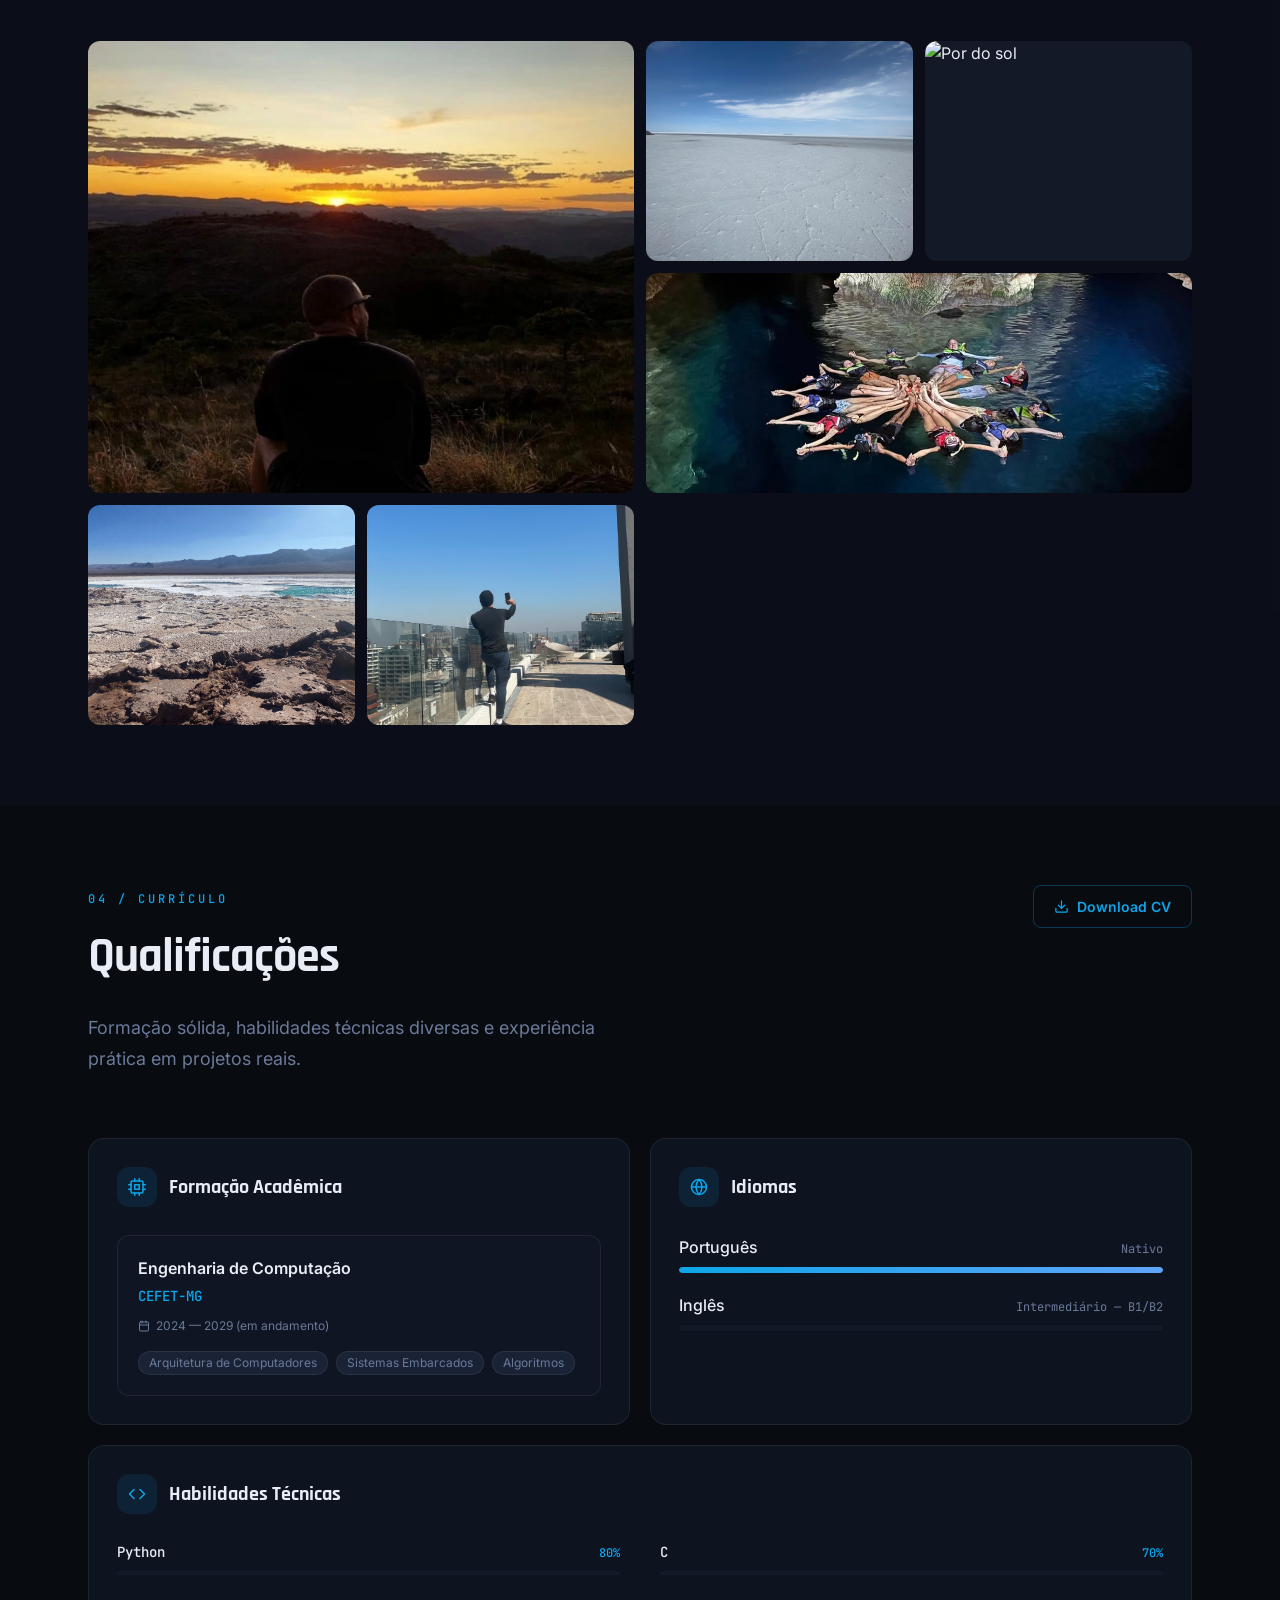
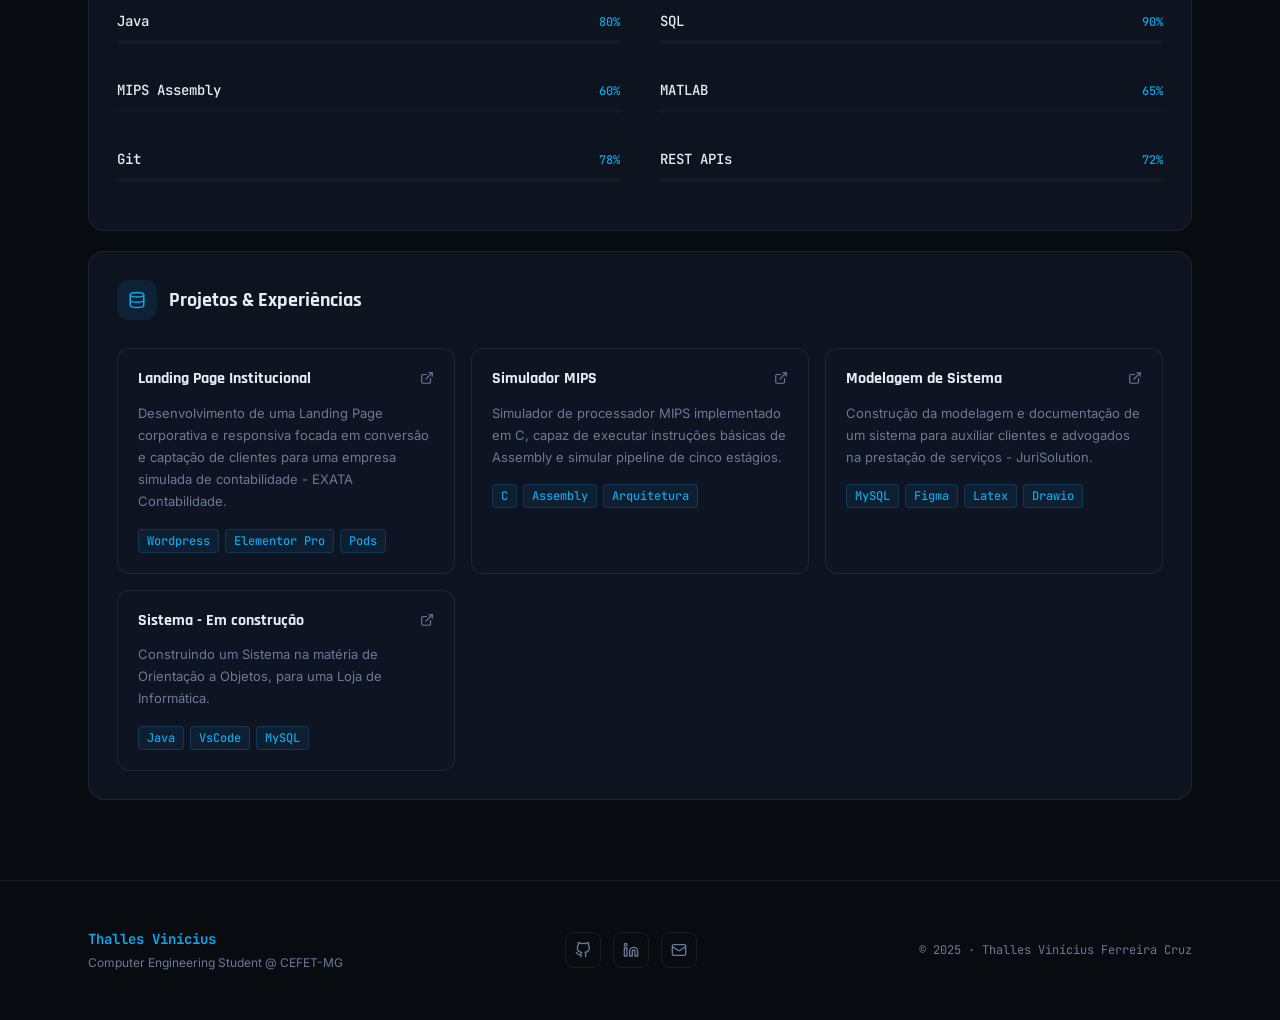
==== commit 769d8935: "Adicionado links gmail, arrumado as quebras e Id para navegação na mesma página index" ====
--- a/index.html
+++ b/index.html
@@ -17,10 +17,10 @@
 
       <!-- Menu para telas grandes -->
       <div class="nav-links">
-        <a href="index.html" class="active">Início</a>
-        <a href="historia.html">Trajetória</a>
-        <a href="galeria.html">Galeria</a>
-        <a href="curriculo.html">Currículo</a>
+        <a href=#inicio class="active">Início</a>
+        <a href=#trajetoria>Trajetória</a>
+        <a href=#galeria>Galeria</a>
+        <a href=#curriculo>Currículo</a>
       </div>
 
       <!-- Botão hambúrguer (aparece só no celular) -->
@@ -45,7 +45,7 @@
   </nav>
 
   <!-- ===================== HERO ===================== -->
-  <section class="hero">
+  <section id="inicio" class="hero">
     <div class="container">
 
       <!-- Coluna da esquerda: texto de apresentação -->
@@ -53,7 +53,7 @@
         <div class="hero-profile">
           <div class="avatar-wrap">
             <div class="avatar">
-              <img src="img/perfil.jpg" alt="Foto de Thalles Vinícius" />
+              <img src="img/perfil.jpg" style="object-fit: cover;object-position: 100% 70% !important;" alt="Foto de Thalles Vinícius" />
             </div>
             <span class="avatar-status"></span>
           </div>
@@ -81,14 +81,14 @@
         </p>
 
         <div class="hero-buttons">
-          <a href="curriculo.html" class="btn btn-primary">
+          <a href=#curriculo class="btn btn-primary">
             Ver Projetos
             <svg viewBox="0 0 24 24" fill="none" stroke="currentColor" stroke-width="2.2" stroke-linecap="round" stroke-linejoin="round">
               <line x1="5" y1="12" x2="19" y2="12"></line>
               <polyline points="12 5 19 12 12 19"></polyline>
             </svg>
           </a>
-          <a href="mailto:thalles.ferreiracruz@gmail.com" class="btn btn-outline">
+          <a href="https://mail.google.com/mail/?view=cm&fs=1&to=thalles.ferreiracruz@gmail.com" target="_blank" class="btn btn-outline">
             Contato
             <svg viewBox="0 0 24 24" fill="none" stroke="currentColor" stroke-width="2" stroke-linecap="round" stroke-linejoin="round">
               <rect x="2" y="4" width="20" height="16" rx="2"></rect>
@@ -112,7 +112,7 @@
             </svg>
             <span>LinkedIn</span>
           </a>
-          <a href="mailto:thalles@email.com" class="social-link">
+          <a href="https://mail.google.com/mail/?view=cm&fs=1&to=thalles.ferreiracruz@gmail.com" target="_blank" class="social-link">
             <svg viewBox="0 0 24 24" fill="none" stroke="currentColor" stroke-width="2" stroke-linecap="round" stroke-linejoin="round">
               <rect x="2" y="4" width="20" height="16" rx="2"></rect>
               <path d="M22 7L13.03 12.7a2 2 0 0 1-2.06 0L2 7"></path>
@@ -156,6 +156,530 @@
 
     </div>
   </section>
+  <!-- ===================== TRAJETÓRIA / TIMELINE ===================== -->
+  <section id="trajetoria" class="section">
+    <div class="container">
+
+      <div class="section-header">
+        <span class="section-eyebrow">02 / Trajetória</span>
+        <h2 class="section-title">Minha História</h2>
+        <p class="section-desc">
+          Uma jornada de curiosidade, aprendizado contínuo e paixão por resolver
+          problemas através da tecnologia.
+        </p>
+      </div>
+
+      <div class="timeline">
+        <div class="timeline-line"></div>
+
+        <div class="timeline-list">
+          <!-- Item 1: Engenharia de Computação (esquerda) -->
+          <div class="timeline-item">
+            <span class="timeline-dot"></span>
+            <div class="timeline-spacer"></div>
+            <div class="timeline-card">
+              <div class="timeline-box">
+                <div class="timeline-top">
+                  <span class="timeline-year">2015</span>
+                  <span class="tag tag-blue">Educação</span>
+                </div>
+                <h3>Engenharia de Elétrica — 6º Período</h3>
+                <div class="timeline-org">CEFET-MG</div>
+                <p>
+                  Cursou graduação até o 6º período no Centro Universitário Católica 
+                  do Leste de Minas Gerais, com foco em circuitos elétricos.
+                </p>
+              </div>
+            </div>
+          </div>
+
+          <!-- Item 2: Engenharia de Computação (esquerda) -->
+          <div class="timeline-item right">
+            <span class="timeline-dot"></span>
+            <div class="timeline-spacer"></div>
+            <div class="timeline-card">
+              <div class="timeline-box">
+                <div class="timeline-top">
+                  <span class="timeline-year">2016 à 2026 — presente</span>
+                  <span class="tag tag-green">Experiência</span>
+                </div>
+                <h3>Profissão</h3>
+                <div class="timeline-org">Servidor Público</div>
+                <p>
+                  Atuando como Servidor Público, na aréa de Segurança Pública 
+                  pelo Estado de Minas Gerais.
+                </p>
+              </div>
+            </div>
+          </div>
+
+          <!-- Item 3: Engenharia de Computação (esquerda) -->
+          <div class="timeline-item">
+            <span class="timeline-dot"></span>
+            <div class="timeline-spacer"></div>
+            <div class="timeline-card">
+              <div class="timeline-box">
+                <div class="timeline-top">
+                  <span class="timeline-year">2024 à 2026 — presente</span>
+                  <span class="tag tag-blue">Educação</span>
+                </div>
+                <h3>Engenharia de Computação</h3>
+                <div class="timeline-org">CEFET-MG</div>
+                <p>
+                  Cursando graduação no Centro Federal de Educação Tecnológica de Minas
+                  Gerais, com foco em arquitetura de computadores, sistemas embarcados e
+                  desenvolvimento de software.
+                </p>
+              </div>
+            </div>
+          </div>
+
+          <!-- Item 2: Trainee (direita) -->
+          <div class="timeline-item right">
+            <span class="timeline-dot"></span>
+            <div class="timeline-spacer"></div>
+            <div class="timeline-card">
+              <div class="timeline-box">
+                <div class="timeline-top">
+                  <span class="timeline-year">2026 — presente</span>
+                  <span class="tag tag-green">Experiência</span>
+                </div>
+                <h3>Trainee</h3>
+                <div class="timeline-org">Commit Jr.</div>
+                <p>
+                  Atuando como trainee na empresa júnior do CEFET-MG, desenvolvendo
+                  projetos reais para clientes, trabalhando com desenvolvimento de
+                  software, APIs REST e metodologias ágeis.
+                </p>
+              </div>
+            </div>
+          </div>
+
+          <!-- Item 4: Projetos Acadêmicos (esquerda) -->
+          <div class="timeline-item">
+            <span class="timeline-dot"></span>
+            <div class="timeline-spacer"></div>
+            <div class="timeline-card">
+              <div class="timeline-box">
+                <div class="timeline-top">
+                  <span class="timeline-year">2025</span>
+                  <span class="tag tag-violet">Projeto</span>
+                </div>
+                <h3>Projetos Acadêmicos</h3>
+                <div class="timeline-org">CEFET-MG</div>
+                <p>
+                  Participação em projetos envolvendo programação em Assembly MIPS,
+                  desenvolvimento de sistemas em C, java, simulações em MATLAB e 
+                  aplicações em Python com foco em algoritmos e estruturas de dados.
+                </p>
+              </div>
+            </div>
+          </div>
+
+          <!-- Item 5: Início da Jornada (direita) -->
+          <div class="timeline-item right">
+            <span class="timeline-dot"></span>
+            <div class="timeline-spacer"></div>
+            <div class="timeline-card">
+              <div class="timeline-box">
+                <div class="timeline-top">
+                  <span class="timeline-year">2023</span>
+                  <span class="tag tag-amber">Marco</span>
+                </div>
+                <h3>Início da Jornada</h3>
+                <div class="timeline-org">Programando</div>
+                <p>
+                  Primeiros passos no mundo da programação, explorando Python,
+                  algoritmos e lógica computacional. Descoberta da paixão por
+                  tecnologia e resolução de problemas através do código.
+                </p>
+              </div>
+            </div>
+          </div>
+
+        </div>
+      </div>
+
+    </div>
+  </section>
+   <!-- ===================== GALERIA ===================== -->
+  <section id="galeria" class="section gallery-section">
+    <div class="container">
+
+      <div class="section-header" style="margin-bottom: 64px;">
+        <span class="section-eyebrow">03 / Galeria</span>
+        <h2 class="section-title">Além do Código</h2>
+        <p class="section-desc">
+          Quando não estou programando, estou explorando trilhas, montanhas e as
+          paisagens surpreendentes do Brasil e do mundo.
+        </p>
+      </div>
+
+      <div class="gallery-grid">
+
+        <!-- Foto grande (ocupa 2 colunas e 2 linhas no desktop) -->
+        <div class="gallery-item col-2 row-2">
+          <img src="img/diamantina.jpg" alt="Trilha nas montanhas ao amanhecer" />
+          <div class="gallery-overlay"></div>
+          <div class="gallery-label">
+            <svg viewBox="0 0 24 24" fill="none" stroke="currentColor" stroke-width="2" stroke-linecap="round" stroke-linejoin="round">
+              <path d="M21 10c0 7-9 13-9 13s-9-6-9-13a9 9 0 0 1 18 0z"></path>
+              <circle cx="12" cy="10" r="3"></circle>
+            </svg>
+            <span>Diamantina, MG</span>
+          </div>
+        </div>
+
+        <div class="gallery-item">
+          <img src="img/salar4.jpg" alt="Deserto de sal" />
+          <div class="gallery-overlay"></div>
+          <div class="gallery-label">
+            <svg viewBox="0 0 24 24" fill="none" stroke="currentColor" stroke-width="2" stroke-linecap="round" stroke-linejoin="round">
+              <path d="M21 10c0 7-9 13-9 13s-9-6-9-13a9 9 0 0 1 18 0z"></path>
+              <circle cx="12" cy="10" r="3"></circle>
+            </svg>
+            <span>Salar do Yuni, Bolivia</span>
+          </div>
+        </div>
+
+        <div class="gallery-item">
+          <img src="img/serra-dos-alves.jpg" alt="Por do sol" style="object-position: center 85%; object-fit: cover;"/>
+          <div class="gallery-overlay"></div>
+          <div class="gallery-label">
+            <svg viewBox="0 0 24 24" fill="none" stroke="currentColor" stroke-width="2" stroke-linecap="round" stroke-linejoin="round">
+              <path d="M21 10c0 7-9 13-9 13s-9-6-9-13a9 9 0 0 1 18 0z"></path>
+              <circle cx="12" cy="10" r="3"></circle>
+            </svg>
+            <span>Serra dos Alves, MG</span>
+          </div>
+        </div>
+
+        <div class="gallery-item col-2">
+          <img src="img/chapada-diamantina.jpg" alt="Flutuação" />
+          <div class="gallery-overlay"></div>
+          <div class="gallery-label">
+            <svg viewBox="0 0 24 24" fill="none" stroke="currentColor" stroke-width="2" stroke-linecap="round" stroke-linejoin="round">
+              <path d="M21 10c0 7-9 13-9 13s-9-6-9-13a9 9 0 0 1 18 0z"></path>
+              <circle cx="12" cy="10" r="3"></circle>
+            </svg>
+            <span>Chapada Diamantina, BA</span>
+          </div>
+        </div>
+
+        <div class="gallery-item">
+          <img src="img/atacama2.jpg" alt="Deserto" />
+          <div class="gallery-overlay"></div>
+          <div class="gallery-label">
+            <svg viewBox="0 0 24 24" fill="none" stroke="currentColor" stroke-width="2" stroke-linecap="round" stroke-linejoin="round">
+              <path d="M21 10c0 7-9 13-9 13s-9-6-9-13a9 9 0 0 1 18 0z"></path>
+              <circle cx="12" cy="10" r="3"></circle>
+            </svg>
+            <span>Deserto Atacama, Chile</span>
+          </div>
+        </div>
+
+        <div class="gallery-item">
+          <img src="img/2026-05-16_33_.jpg" alt="Santiago, Chile" />
+          <div class="gallery-overlay"></div>
+          <div class="gallery-label">
+            <svg viewBox="0 0 24 24" fill="none" stroke="currentColor" stroke-width="2" stroke-linecap="round" stroke-linejoin="round">
+              <path d="M21 10c0 7-9 13-9 13s-9-6-9-13a9 9 0 0 1 18 0z"></path>
+              <circle cx="12" cy="10" r="3"></circle>
+            </svg>
+            <span>Santiago, Chile</span>
+          </div>
+        </div>
+
+      </div>
+
+    </div>
+  </section>
+   <!-- ===================== CURRÍCULO ===================== -->
+  <section id="curriculo" class="section">
+    <div class="container">
+
+      <div class="curriculo-header">
+        <div>
+          <span class="section-eyebrow">04 / Currículo</span>
+          <h2 class="section-title">Qualificações</h2>
+          <p class="section-desc">
+            Formação sólida, habilidades técnicas diversas e experiência prática em
+            projetos reais.
+          </p>
+        </div>
+
+        <a href="assets/curriculo-thalles.pdf" class="btn-cv" download>
+          <svg viewBox="0 0 24 24" fill="none" stroke="currentColor" stroke-width="2" stroke-linecap="round" stroke-linejoin="round">
+            <path d="M21 15v4a2 2 0 0 1-2 2H5a2 2 0 0 1-2-2v-4"></path>
+            <polyline points="7 10 12 15 17 10"></polyline>
+            <line x1="12" y1="15" x2="12" y2="3"></line>
+          </svg>
+          Download CV
+        </a>
+      </div>
+
+      <div class="cv-grid">
+
+        <!-- Formação Acadêmica -->
+        <div class="cv-card">
+          <div class="cv-card-head">
+            <div class="cv-icon">
+              <svg viewBox="0 0 24 24" fill="none" stroke="currentColor" stroke-width="2" stroke-linecap="round" stroke-linejoin="round">
+                <rect x="4" y="4" width="16" height="16" rx="2"></rect>
+                <rect x="9" y="9" width="6" height="6"></rect>
+                <line x1="9" y1="1" x2="9" y2="4"></line>
+                <line x1="15" y1="1" x2="15" y2="4"></line>
+                <line x1="9" y1="20" x2="9" y2="23"></line>
+                <line x1="15" y1="20" x2="15" y2="23"></line>
+                <line x1="1" y1="9" x2="4" y2="9"></line>
+                <line x1="20" y1="9" x2="23" y2="9"></line>
+                <line x1="1" y1="15" x2="4" y2="15"></line>
+                <line x1="20" y1="15" x2="23" y2="15"></line>
+              </svg>
+            </div>
+            <h3>Formação Acadêmica</h3>
+          </div>
+
+          <div class="edu-box">
+            <div class="edu-title">Engenharia de Computação</div>
+            <div class="edu-org">CEFET-MG</div>
+            <div class="edu-date">
+              <svg viewBox="0 0 24 24" fill="none" stroke="currentColor" stroke-width="2" stroke-linecap="round" stroke-linejoin="round">
+                <rect x="3" y="4" width="18" height="18" rx="2"></rect>
+                <line x1="16" y1="2" x2="16" y2="6"></line>
+                <line x1="8" y1="2" x2="8" y2="6"></line>
+                <line x1="3" y1="10" x2="21" y2="10"></line>
+              </svg>
+              <span>2024 — 2029 (em andamento)</span>
+            </div>
+            <div class="edu-pills">
+              <span class="edu-pill">Arquitetura de Computadores</span>
+              <span class="edu-pill">Sistemas Embarcados</span>
+              <span class="edu-pill">Algoritmos</span>
+            </div>
+          </div>
+        </div>
+
+        <!-- Idiomas -->
+        <div class="cv-card">
+          <div class="cv-card-head">
+            <div class="cv-icon">
+              <svg viewBox="0 0 24 24" fill="none" stroke="currentColor" stroke-width="2" stroke-linecap="round" stroke-linejoin="round">
+                <circle cx="12" cy="12" r="10"></circle>
+                <line x1="2" y1="12" x2="22" y2="12"></line>
+                <path d="M12 2a15.3 15.3 0 0 1 4 10 15.3 15.3 0 0 1-4 10 15.3 15.3 0 0 1-4-10 15.3 15.3 0 0 1 4-10z"></path>
+              </svg>
+            </div>
+            <h3>Idiomas</h3>
+          </div>
+
+          <div class="bar-row">
+            <div class="bar-top">
+              <span class="bar-name">Português</span>
+              <span class="bar-value">Nativo</span>
+            </div>
+            <div class="bar-track">
+              <div class="bar-fill" style="width: 100%;"></div>
+            </div>
+          </div>
+
+          <div class="bar-row">
+            <div class="bar-top">
+              <span class="bar-name">Inglês</span>
+              <span class="bar-value">Intermediário — B1/B2</span>
+            </div>
+            <div class="bar-track">
+              <div class="bar-fill" style="width: 62%;"></div>
+            </div>
+          </div>
+        </div>
+
+        <!-- Habilidades Técnicas -->
+        <div class="cv-card span-2">
+          <div class="cv-card-head">
+            <div class="cv-icon">
+              <svg viewBox="0 0 24 24" fill="none" stroke="currentColor" stroke-width="2" stroke-linecap="round" stroke-linejoin="round">
+                <polyline points="16 18 22 12 16 6"></polyline>
+                <polyline points="8 6 2 12 8 18"></polyline>
+              </svg>
+            </div>
+            <h3>Habilidades Técnicas</h3>
+          </div>
+
+          <div class="skills-grid">
+
+            <div class="bar-row skill-row">
+              <div class="bar-top">
+                <span class="bar-name">Python</span>
+                <span class="bar-value">80%</span>
+              </div>
+              <div class="bar-track"><div class="bar-fill" style="width: 80%;"></div></div>
+            </div>
+
+            <div class="bar-row skill-row">
+              <div class="bar-top">
+                <span class="bar-name">C</span>
+                <span class="bar-value">70%</span>
+              </div>
+              <div class="bar-track"><div class="bar-fill" style="width: 70%;"></div></div>
+            </div>
+
+            <div class="bar-row skill-row">
+              <div class="bar-top">
+                <span class="bar-name">Java</span>
+                <span class="bar-value">80%</span>
+              </div>
+              <div class="bar-track"><div class="bar-fill" style="width: 80%;"></div></div>
+            </div>
+
+            <div class="bar-row skill-row">
+              <div class="bar-top">
+                <span class="bar-name">SQL</span>
+                <span class="bar-value">90%</span>
+              </div>
+              <div class="bar-track"><div class="bar-fill" style="width: 90%;"></div></div>
+            </div>
+
+            <div class="bar-row skill-row">
+              <div class="bar-top">
+                <span class="bar-name">MIPS Assembly</span>
+                <span class="bar-value">60%</span>
+              </div>
+              <div class="bar-track"><div class="bar-fill" style="width: 60%;"></div></div>
+            </div>
+
+            <div class="bar-row skill-row">
+              <div class="bar-top">
+                <span class="bar-name">MATLAB</span>
+                <span class="bar-value">65%</span>
+              </div>
+              <div class="bar-track"><div class="bar-fill" style="width: 65%;"></div></div>
+            </div>
+
+            <div class="bar-row skill-row">
+              <div class="bar-top">
+                <span class="bar-name">Git</span>
+                <span class="bar-value">78%</span>
+              </div>
+              <div class="bar-track"><div class="bar-fill" style="width: 78%;"></div></div>
+            </div>
+
+            <div class="bar-row skill-row">
+              <div class="bar-top">
+                <span class="bar-name">REST APIs</span>
+                <span class="bar-value">72%</span>
+              </div>
+              <div class="bar-track"><div class="bar-fill" style="width: 72%;"></div></div>
+            </div>
+
+          </div>
+        </div>
+
+        <!-- Projetos & Experiências -->
+        <div class="cv-card span-2">
+          <div class="cv-card-head">
+            <div class="cv-icon">
+              <svg viewBox="0 0 24 24" fill="none" stroke="currentColor" stroke-width="2" stroke-linecap="round" stroke-linejoin="round">
+                <ellipse cx="12" cy="5" rx="9" ry="3"></ellipse>
+                <path d="M21 12c0 1.66-4 3-9 3s-9-1.34-9-3"></path>
+                <path d="M3 5v14c0 1.66 4 3 9 3s9-1.34 9-3V5"></path>
+              </svg>
+            </div>
+            <h3>Projetos & Experiências</h3>
+          </div>
+
+          <div class="projects-grid">
+
+            <div class="project-card">
+              <div class="project-top">
+                <h4>Landing Page Institucional</h4>
+                <svg viewBox="0 0 24 24" fill="none" stroke="currentColor" stroke-width="2" stroke-linecap="round" stroke-linejoin="round">
+                  <path d="M18 13v6a2 2 0 0 1-2 2H5a2 2 0 0 1-2-2V8a2 2 0 0 1 2-2h6"></path>
+                  <polyline points="15 3 21 3 21 9"></polyline>
+                  <line x1="10" y1="14" x2="21" y2="3"></line>
+                </svg>
+              </div>
+              <p>
+                Desenvolvimento de uma Landing Page corporativa 
+                e responsiva focada em conversão e captação de 
+                clientes para uma empresa simulada de contabilidade - 
+                EXATA Contabilidade.
+              </p>
+              <div class="project-tags">
+                <span class="project-tag">Wordpress</span>
+                <span class="project-tag">Elementor Pro</span>
+                <span class="project-tag">Pods</span>
+              </div>
+            </div>
+
+            <div class="project-card">
+              <div class="project-top">
+                <h4>Simulador MIPS</h4>
+                <svg viewBox="0 0 24 24" fill="none" stroke="currentColor" stroke-width="2" stroke-linecap="round" stroke-linejoin="round">
+                  <path d="M18 13v6a2 2 0 0 1-2 2H5a2 2 0 0 1-2-2V8a2 2 0 0 1 2-2h6"></path>
+                  <polyline points="15 3 21 3 21 9"></polyline>
+                  <line x1="10" y1="14" x2="21" y2="3"></line>
+                </svg>
+              </div>
+              <p>
+                Simulador de processador MIPS implementado em C, capaz de executar
+                instruções básicas de Assembly e simular pipeline de cinco estágios.
+              </p>
+              <div class="project-tags">
+                <span class="project-tag">C</span>
+                <span class="project-tag">Assembly</span>
+                <span class="project-tag">Arquitetura</span>
+              </div>
+            </div>
+
+            <div class="project-card">
+              <div class="project-top">
+                <h4>Modelagem de Sistema</h4>
+                <svg viewBox="0 0 24 24" fill="none" stroke="currentColor" stroke-width="2" stroke-linecap="round" stroke-linejoin="round">
+                  <path d="M18 13v6a2 2 0 0 1-2 2H5a2 2 0 0 1-2-2V8a2 2 0 0 1 2-2h6"></path>
+                  <polyline points="15 3 21 3 21 9"></polyline>
+                  <line x1="10" y1="14" x2="21" y2="3"></line>
+                </svg>
+              </div>
+              <p>
+                Construção da modelagem e documentação de um sistema para auxiliar clientes e 
+                advogados na prestação de serviços - JuriSolution.
+
+              </p>
+              <div class="project-tags">
+                <span class="project-tag">MySQL</span>
+                <span class="project-tag">Figma</span>
+                <span class="project-tag">Latex</span>
+                <span class="project-tag">Drawio</span>
+              </div>
+            </div>
+
+            <div class="project-card">
+              <div class="project-top">
+                <h4>Sistema - Em construção</h4>
+                <svg viewBox="0 0 24 24" fill="none" stroke="currentColor" stroke-width="2" stroke-linecap="round" stroke-linejoin="round">
+                  <path d="M18 13v6a2 2 0 0 1-2 2H5a2 2 0 0 1-2-2V8a2 2 0 0 1 2-2h6"></path>
+                  <polyline points="15 3 21 3 21 9"></polyline>
+                  <line x1="10" y1="14" x2="21" y2="3"></line>
+                </svg>
+              </div>
+              <p>
+                Construindo um Sistema na matéria de Orientação a Objetos, para
+                uma Loja de Informática.
+              </p>
+              <div class="project-tags">
+                <span class="project-tag">Java</span>
+                <span class="project-tag">VsCode</span>
+                <span class="project-tag">MySQL</span>
+              </div>
+            </div>
+          </div>
+        </div>
+
+      </div>
+
+    </div>
+  </section>
 
   <!-- ===================== FOOTER ===================== -->
   <footer class="footer">
@@ -178,7 +702,7 @@
             <circle cx="4" cy="4" r="2"></circle>
           </svg>
         </a>
-        <a href="mailto:thalles.ferreiracruz@gmail.com" aria-label="E-mail">
+        <a href="https://mail.google.com/mail/?view=cm&fs=1&to=thalles.ferreiracruz@gmail.com" target="_blank" aria-label="E-mail">
           <svg viewBox="0 0 24 24" fill="none" stroke="currentColor" stroke-width="2" stroke-linecap="round" stroke-linejoin="round">
             <rect x="2" y="4" width="20" height="16" rx="2"></rect>
             <path d="M22 7L13.03 12.7a2 2 0 0 1-2.06 0L2 7"></path>
--- a/style.css
+++ b/style.css
@@ -223,14 +223,16 @@
 ----------------------------------------------------------- */
 .hero {
   position: relative;
-  min-height: 100vh;
-  display: flex;
-  align-items: center;
   overflow: hidden;
   padding-top: 96px;
-  padding-bottom: 80px;
-}
-
+  padding-bottom: 40px;
+}
+@media (min-width: 768px) {
+  .hero {
+    padding-top: 144px;
+    padding-bottom: 64px;
+  }
+}
 /* fundo quadriculado sutil */
 .hero::before {
   content: "";
@@ -261,7 +263,7 @@
   display: grid;
   grid-template-columns: 1fr 400px;
   gap: 80px;
-  align-items: center;
+  align-items: start; 
 }
 
 @media (max-width: 900px) {
@@ -580,12 +582,13 @@
    7. CABEÇALHO DE SEÇÃO (usado em historia, galeria e curriculo)
 ----------------------------------------------------------- */
 .section {
-  padding: 112px 0;
+  padding: 40px 0 80px 0;   /* Mudamos de 80px para 40px no topo para subir o texto! */
+  scroll-margin-top: 64px; 
 }
 
 @media (min-width: 768px) {
   .section {
-    padding: 144px 0;
+    padding: 80px 0;
   }
 }
 
